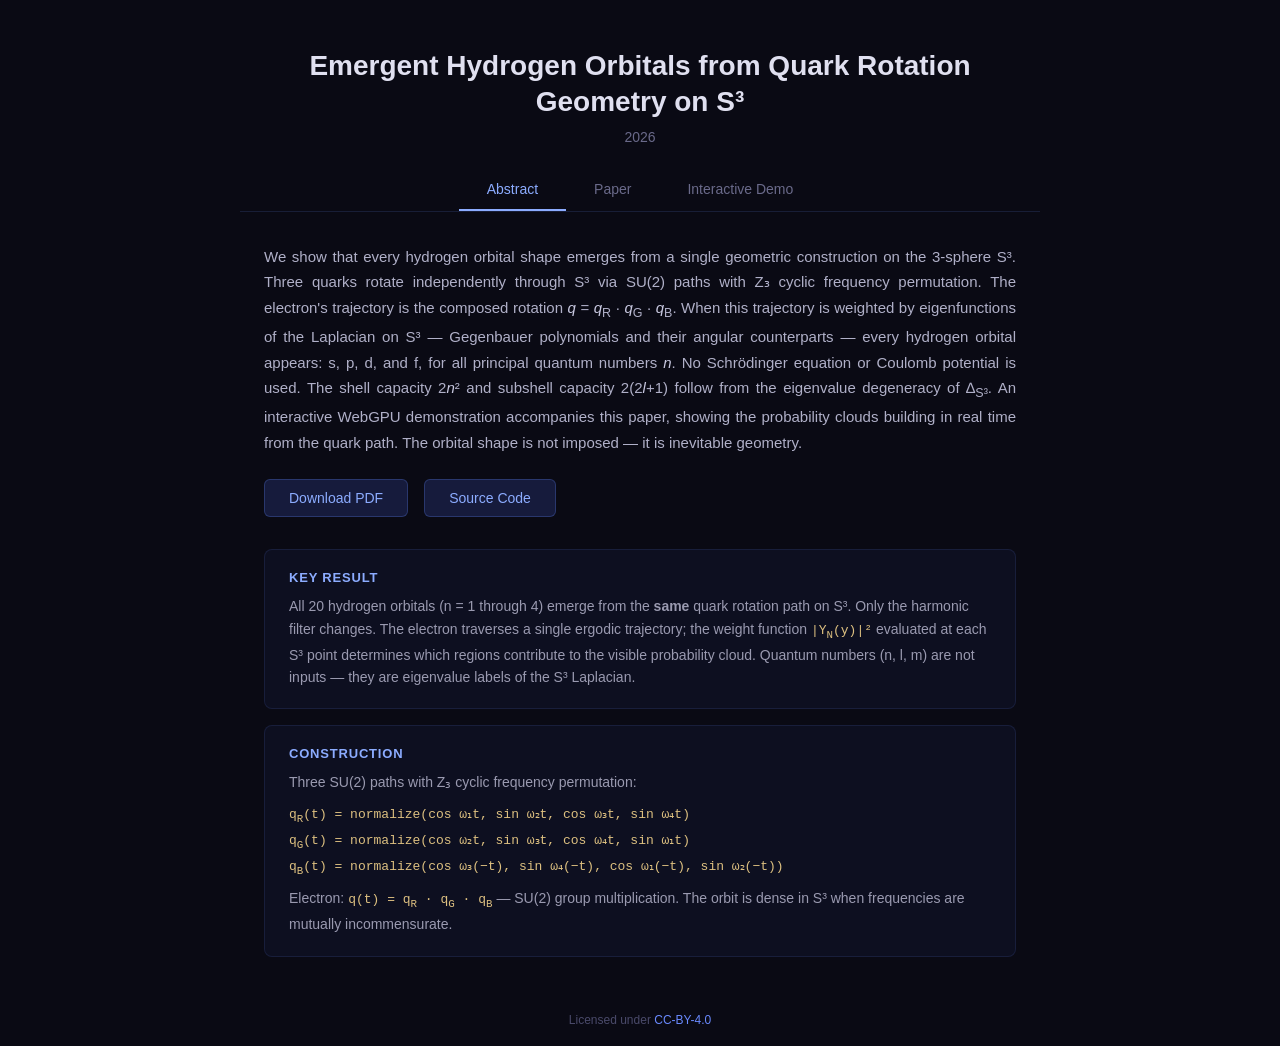
==== site/index.html @ 40efda73 "Initial: paper + demo + landing site - LaTeX paper: Emergent Hydrogen Orbitals from Quark Rotation G" ====
<!DOCTYPE html>
<html lang="en">
<head>
  <meta charset="UTF-8">
  <meta name="viewport" content="width=device-width, initial-scale=1.0">
  <title>Emergent Hydrogen Orbitals from Quark Rotation Geometry on S³</title>
  <link rel="stylesheet" href="css/style.css">
</head>
<body>

  <div class="header">
    <h1>Emergent Hydrogen Orbitals from Quark Rotation Geometry on S³</h1>
    <p class="author">2026</p>
  </div>

  <nav class="tabs">
    <button class="tab-btn active" data-tab="abstract">Abstract</button>
    <button class="tab-btn" data-tab="paper">Paper</button>
    <button class="tab-btn" data-tab="demo">Interactive Demo</button>
  </nav>

  <!-- Abstract Tab -->
  <div id="abstract" class="tab-content active">
    <p class="abstract-text">
      We show that every hydrogen orbital shape emerges from a single geometric construction
      on the 3-sphere S³. Three quarks rotate independently through S³ via SU(2) paths with
      Z₃ cyclic frequency permutation. The electron's trajectory is the composed rotation
      <em>q</em> = <em>q</em><sub>R</sub> · <em>q</em><sub>G</sub> · <em>q</em><sub>B</sub>.
      When this trajectory is weighted by eigenfunctions of the Laplacian on S³ —
      Gegenbauer polynomials and their angular counterparts — every hydrogen orbital appears:
      s, p, d, and f, for all principal quantum numbers <em>n</em>. No Schrödinger equation
      or Coulomb potential is used. The shell capacity 2<em>n</em>² and subshell capacity
      2(2<em>l</em>+1) follow from the eigenvalue degeneracy of ∆<sub>S³</sub>. An interactive
      WebGPU demonstration accompanies this paper, showing the probability clouds building
      in real time from the quark path. The orbital shape is not imposed — it is inevitable
      geometry.
    </p>

    <div class="links">
      <a href="paper/hopf-hydrogen.pdf">Download PDF</a>
      <a href="https://github.com">Source Code</a>
    </div>

    <div class="key-result">
      <h3>Key Result</h3>
      <p>
        All 20 hydrogen orbitals (n = 1 through 4) emerge from the <strong>same</strong>
        quark rotation path on S³. Only the harmonic filter changes. The electron traverses
        a single ergodic trajectory; the weight function
        <code>|Y<sub>N</sub>(y)|²</code> evaluated at each S³ point determines which
        regions contribute to the visible probability cloud. Quantum numbers (n, l, m) are
        not inputs — they are eigenvalue labels of the S³ Laplacian.
      </p>
    </div>

    <div class="key-result" style="margin-top: 16px;">
      <h3>Construction</h3>
      <p>
        Three SU(2) paths with Z₃ cyclic frequency permutation:
      </p>
      <p style="margin-top: 8px;">
        <code>q<sub>R</sub>(t) = normalize(cos ω₁t, sin ω₂t, cos ω₃t, sin ω₄t)</code><br>
        <code>q<sub>G</sub>(t) = normalize(cos ω₂t, sin ω₃t, cos ω₄t, sin ω₁t)</code><br>
        <code>q<sub>B</sub>(t) = normalize(cos ω₃(−t), sin ω₄(−t), cos ω₁(−t), sin ω₂(−t))</code>
      </p>
      <p style="margin-top: 8px;">
        Electron: <code>q(t) = q<sub>R</sub> · q<sub>G</sub> · q<sub>B</sub></code> &mdash;
        SU(2) group multiplication. The orbit is dense in S³ when frequencies are
        mutually incommensurate.
      </p>
    </div>
  </div>

  <!-- Paper Tab -->
  <div id="paper" class="tab-content">
    <object data="paper/hopf-hydrogen.pdf" type="application/pdf" class="pdf-embed">
      <div class="pdf-fallback">
        <p>PDF viewer not available in this browser.</p>
        <p><a href="paper/hopf-hydrogen.pdf">Download the paper (PDF)</a></p>
      </div>
    </object>
  </div>

  <!-- Demo Tab -->
  <div id="demo" class="tab-content demo-tab">
    <button id="demo-back" class="demo-back">Back to Paper</button>
    <iframe id="demo-iframe" class="demo-iframe" title="Interactive Demo"></iframe>
  </div>

  <div class="footer">
    <p>Licensed under <a href="https://creativecommons.org/licenses/by/4.0/">CC-BY-4.0</a></p>
  </div>

  <script src="js/tabs.js"></script>
</body>
</html>
---- site/css/style.css ----
/* hopf-hydrogen landing page — dark theme */

* {
  margin: 0;
  padding: 0;
  box-sizing: border-box;
}

body {
  background: #0a0a14;
  color: #c8c8d8;
  font-family: -apple-system, BlinkMacSystemFont, 'Segoe UI', Roboto, sans-serif;
  min-height: 100vh;
}

/* Header */
.header {
  text-align: center;
  padding: 48px 24px 0;
  max-width: 800px;
  margin: 0 auto;
}

.header h1 {
  font-size: 28px;
  font-weight: 700;
  color: #e0e0f0;
  line-height: 1.3;
  margin-bottom: 8px;
}

.header .author {
  font-size: 14px;
  color: #6a6a8a;
  margin-bottom: 24px;
}

/* Tab navigation */
.tabs {
  display: flex;
  justify-content: center;
  gap: 0;
  border-bottom: 1px solid rgba(100, 140, 255, 0.15);
  max-width: 800px;
  margin: 0 auto;
}

.tab-btn {
  background: none;
  border: none;
  padding: 12px 28px;
  font-size: 14px;
  font-weight: 500;
  color: #6a6a8a;
  cursor: pointer;
  border-bottom: 2px solid transparent;
  transition: color 0.2s, border-color 0.2s;
  font-family: inherit;
}

.tab-btn:hover {
  color: #9aaac8;
}

.tab-btn.active {
  color: #8cacff;
  border-bottom-color: #8cacff;
}

/* Tab content */
.tab-content {
  display: none;
  max-width: 800px;
  margin: 0 auto;
  padding: 32px 24px;
}

.tab-content.active {
  display: block;
}

/* Abstract tab */
.abstract-text {
  font-size: 15px;
  line-height: 1.7;
  color: #b0b0c8;
  margin-bottom: 24px;
  text-align: justify;
}

.abstract-text em {
  color: #c8c8e0;
  font-style: italic;
}

.links {
  display: flex;
  gap: 16px;
  flex-wrap: wrap;
}

.links a {
  display: inline-block;
  padding: 10px 24px;
  background: rgba(60, 80, 180, 0.25);
  color: #8cacff;
  border: 1px solid rgba(100, 140, 255, 0.25);
  border-radius: 6px;
  text-decoration: none;
  font-size: 14px;
  font-weight: 500;
  transition: background 0.2s;
}

.links a:hover {
  background: rgba(60, 80, 180, 0.45);
}

.key-result {
  margin-top: 32px;
  padding: 20px 24px;
  background: rgba(60, 80, 180, 0.08);
  border: 1px solid rgba(100, 140, 255, 0.12);
  border-radius: 8px;
}

.key-result h3 {
  font-size: 13px;
  color: #8cacff;
  text-transform: uppercase;
  letter-spacing: 0.8px;
  margin-bottom: 10px;
}

.key-result p {
  font-size: 14px;
  line-height: 1.6;
  color: #9a9ab0;
}

.key-result code {
  font-family: 'SF Mono', 'Fira Code', 'Consolas', monospace;
  color: #ddc080;
  font-size: 13px;
}

/* Paper tab */
.pdf-embed {
  width: 100%;
  height: 80vh;
  border: 1px solid rgba(100, 140, 255, 0.15);
  border-radius: 8px;
}

.pdf-fallback {
  text-align: center;
  padding: 40px;
  color: #6a6a8a;
}

.pdf-fallback a {
  color: #8cacff;
}

/* Demo tab — full viewport iframe */
.tab-content.demo-tab {
  max-width: none;
  padding: 0;
  position: fixed;
  top: 0;
  left: 0;
  width: 100%;
  height: 100%;
  z-index: 100;
}

.tab-content.demo-tab .demo-back {
  position: fixed;
  top: 12px;
  left: 12px;
  z-index: 101;
  padding: 8px 16px;
  background: rgba(10, 10, 20, 0.9);
  color: #8cacff;
  border: 1px solid rgba(100, 140, 255, 0.3);
  border-radius: 6px;
  cursor: pointer;
  font-size: 13px;
  font-family: inherit;
  backdrop-filter: blur(8px);
}

.tab-content.demo-tab .demo-back:hover {
  background: rgba(30, 30, 60, 0.95);
}

.demo-iframe {
  width: 100%;
  height: 100%;
  border: none;
}

/* Footer */
.footer {
  text-align: center;
  padding: 24px;
  font-size: 12px;
  color: #4a4a6a;
  max-width: 800px;
  margin: 0 auto;
}

.footer a {
  color: #6a8aff;
  text-decoration: none;
}
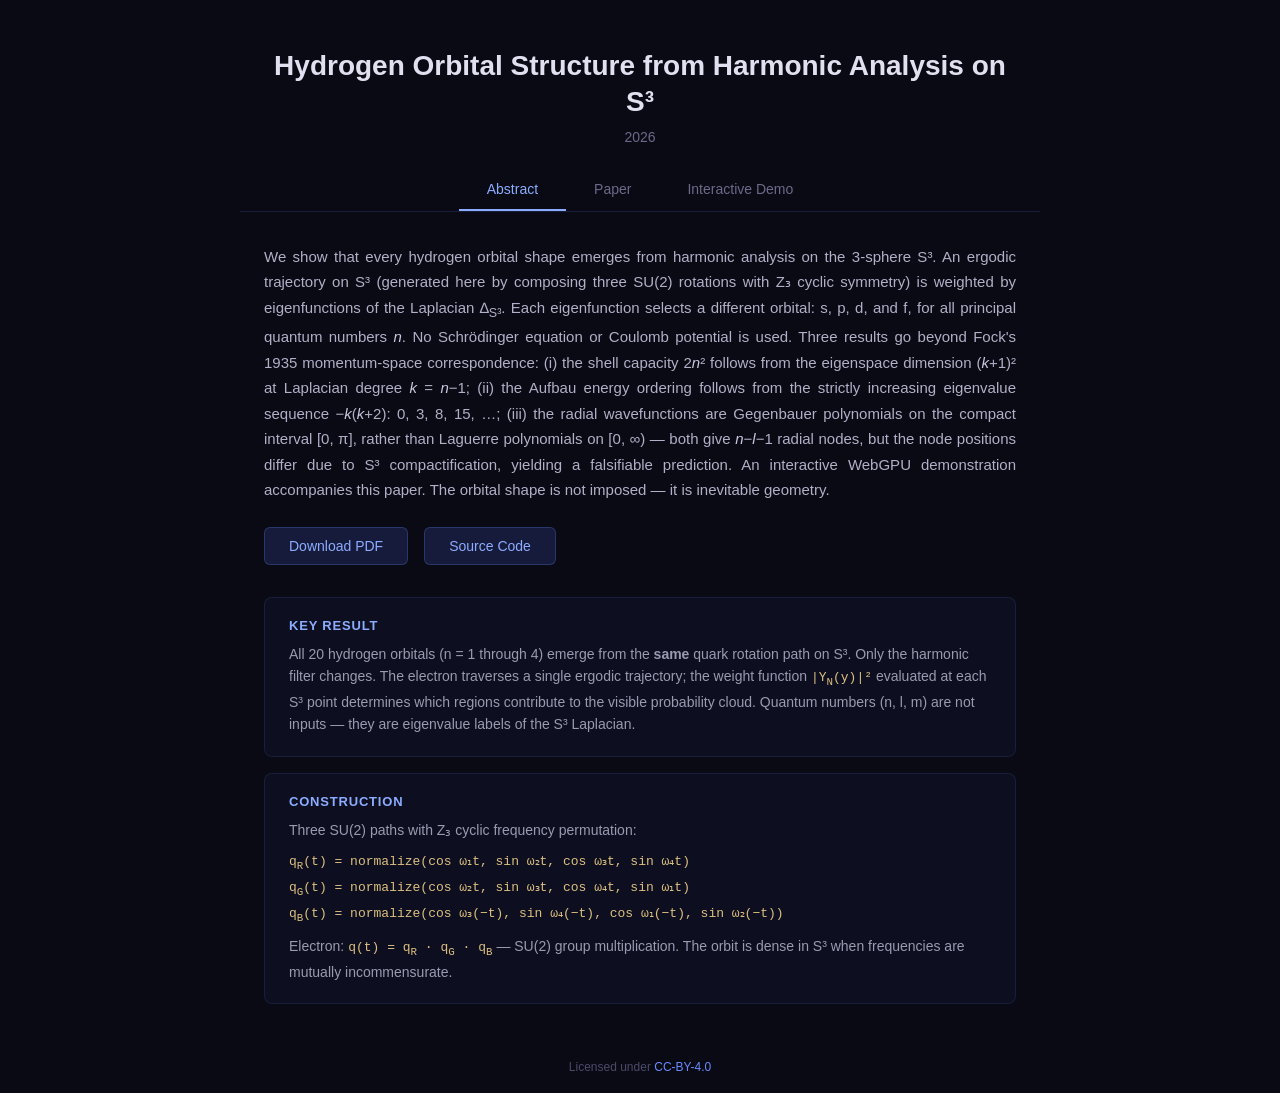
==== commit 7dcb6188: "Updates" ====
--- a/site/index.html
+++ b/site/index.html
@@ -3,13 +3,13 @@
 <head>
   <meta charset="UTF-8">
   <meta name="viewport" content="width=device-width, initial-scale=1.0">
-  <title>Emergent Hydrogen Orbitals from Quark Rotation Geometry on S³</title>
+  <title>Hydrogen Orbital Structure from Harmonic Analysis on S³</title>
   <link rel="stylesheet" href="css/style.css">
 </head>
 <body>
 
   <div class="header">
-    <h1>Emergent Hydrogen Orbitals from Quark Rotation Geometry on S³</h1>
+    <h1>Hydrogen Orbital Structure from Harmonic Analysis on S³</h1>
     <p class="author">2026</p>
   </div>
 
@@ -22,18 +22,21 @@
   <!-- Abstract Tab -->
   <div id="abstract" class="tab-content active">
     <p class="abstract-text">
-      We show that every hydrogen orbital shape emerges from a single geometric construction
-      on the 3-sphere S³. Three quarks rotate independently through S³ via SU(2) paths with
-      Z₃ cyclic frequency permutation. The electron's trajectory is the composed rotation
-      <em>q</em> = <em>q</em><sub>R</sub> · <em>q</em><sub>G</sub> · <em>q</em><sub>B</sub>.
-      When this trajectory is weighted by eigenfunctions of the Laplacian on S³ —
-      Gegenbauer polynomials and their angular counterparts — every hydrogen orbital appears:
-      s, p, d, and f, for all principal quantum numbers <em>n</em>. No Schrödinger equation
-      or Coulomb potential is used. The shell capacity 2<em>n</em>² and subshell capacity
-      2(2<em>l</em>+1) follow from the eigenvalue degeneracy of ∆<sub>S³</sub>. An interactive
-      WebGPU demonstration accompanies this paper, showing the probability clouds building
-      in real time from the quark path. The orbital shape is not imposed — it is inevitable
-      geometry.
+      We show that every hydrogen orbital shape emerges from harmonic analysis on the
+      3-sphere S³. An ergodic trajectory on S³ (generated here by composing three SU(2)
+      rotations with Z₃ cyclic symmetry) is weighted by eigenfunctions of the Laplacian
+      ∆<sub>S³</sub>. Each eigenfunction selects a different orbital: s, p, d, and f, for
+      all principal quantum numbers <em>n</em>. No Schrödinger equation or Coulomb potential
+      is used. Three results go beyond Fock's 1935 momentum-space correspondence:
+      (i) the shell capacity 2<em>n</em>² follows from the eigenspace dimension
+      (<em>k</em>+1)² at Laplacian degree <em>k</em> = <em>n</em>−1;
+      (ii) the Aufbau energy ordering follows from the strictly increasing eigenvalue
+      sequence −<em>k</em>(<em>k</em>+2): 0, 3, 8, 15, …;
+      (iii) the radial wavefunctions are Gegenbauer polynomials on the compact interval
+      [0, π], rather than Laguerre polynomials on [0, ∞) — both give <em>n</em>−<em>l</em>−1
+      radial nodes, but the node positions differ due to S³ compactification, yielding a
+      falsifiable prediction. An interactive WebGPU demonstration accompanies this paper.
+      The orbital shape is not imposed — it is inevitable geometry.
     </p>
 
     <div class="links">
